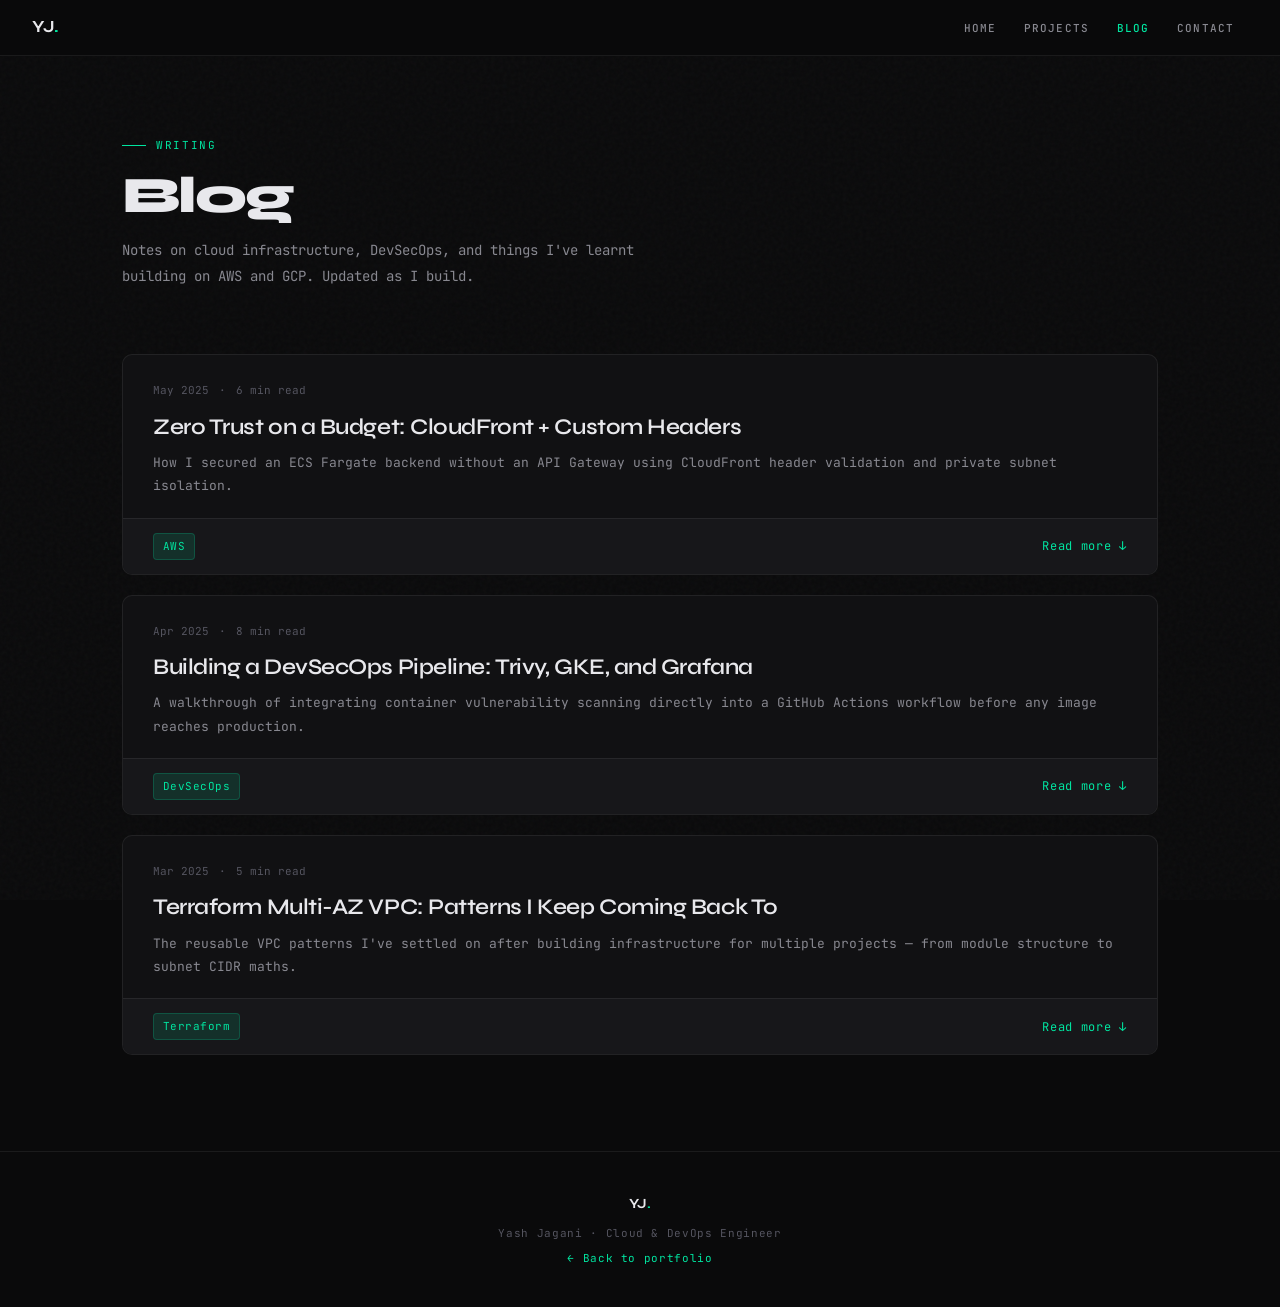
==== website/blog.html @ ed8760d6 "new frontend" ====
<!DOCTYPE html>
<html lang="en">
<head>
<meta charset="UTF-8">
<meta name="viewport" content="width=device-width, initial-scale=1.0">
<title>Blog — Yash Jagani</title>
<link rel="stylesheet" href="assets/styles.css">
</head>
<body>

<nav>
  <a class="nav-logo" href="index.html">YJ<span>.</span></a>
  <ul class="nav-links">
    <li><a href="index.html">Home</a></li>
    <li><a href="projects.html">Projects</a></li>
    <li><a href="blog.html" class="active">Blog</a></li>
    <li><a href="index.html#contact">Contact</a></li>
  </ul>
</nav>

<div class="section-inner">

  <div class="page-hero">
    <div class="page-hero-label">Writing</div>
    <h1>Blog</h1>
    <p class="page-hero-desc">Notes on cloud infrastructure, DevSecOps, and things I've learnt building on AWS and GCP. Updated as I build.</p>
  </div>

  <div class="blog-page-list" id="blog-page-list">
    <!-- Populated by blog-data.js -->
    <div style="padding:2rem;color:var(--muted2);font-size:13px">Loading posts<span class="loading"></span></div>
  </div>

</div>

<footer>
  <div class="footer-logo">YJ<span>.</span></div>
  <div>Yash Jagani &middot; Cloud &amp; DevOps Engineer</div>
  <div style="margin-top:6px"><a href="index.html" style="color:var(--accent)">← Back to portfolio</a></div>
</footer>

<script>
// ── SCROLL REVEAL
const obs = new IntersectionObserver(es => es.forEach(e => { if(e.isIntersecting) e.target.classList.add('visible'); }), { threshold: 0.08 });

function renderBlog(posts) {
  const list = document.getElementById('blog-page-list');
  list.innerHTML = posts.map((p, i) => `
    <article class="blog-post-card reveal" id="${p.id}" style="transition-delay:${i * 0.08}s">
      <div class="bp-header">
        <div class="bp-meta">
          <span class="bp-date">${p.date}</span>
          <span class="t-dim" style="font-size:11px">·</span>
          <span class="bp-read">${p.readTime}</span>
        </div>
        <div class="bp-title">${p.title}</div>
        <div class="bp-excerpt">${p.excerpt}</div>
      </div>
      <div class="post-body" id="body-${p.id}">${p.body}</div>
      <div class="bp-footer">
        <div class="bp-tags"><span class="tag">${p.tag}</span></div>
        <button class="bp-more" onclick="togglePost('${p.id}', this)" style="background:none;border:none;cursor:pointer;font-family:var(--font-mono);color:var(--accent);font-size:12px;letter-spacing:0.06em">
          Read more ↓
        </button>
      </div>
    </article>`).join('');

  list.querySelectorAll('.reveal').forEach(el => obs.observe(el));

  // Auto-open if hash matches
  const hash = window.location.hash.slice(1);
  if (hash) {
    const post = document.getElementById(hash);
    if (post) {
      const body = document.getElementById('body-' + hash);
      const btn  = post.querySelector('.bp-more');
      if (body && btn) { body.classList.add('open'); btn.textContent = 'Collapse ↑'; }
      setTimeout(() => post.scrollIntoView({ behavior: 'smooth', block: 'start' }), 300);
    }
  }
}

function togglePost(id, btn) {
  const body = document.getElementById('body-' + id);
  const open = body.classList.toggle('open');
  btn.textContent = open ? 'Collapse ↑' : 'Read more ↓';
  if (!open) {
    document.getElementById(id).scrollIntoView({ behavior: 'smooth', block: 'start' });
  }
}

// Load blog data
const s = document.createElement('script');
s.src = 'assets/blog-data.js';
s.onload  = () => { if(window.BLOG_POSTS) renderBlog(window.BLOG_POSTS); };
s.onerror = () => { document.getElementById('blog-page-list').innerHTML = '<p style="color:var(--muted2);padding:2rem">Could not load posts. Make sure blog-data.js is present.</p>'; };
document.head.appendChild(s);
</script>
</body>
</html>
---- website/assets/styles.css ----
/* ═══════════════════════════════════════════════
   YASH JAGANI PORTFOLIO — styles.css
   ═══════════════════════════════════════════════ */

/* ── FONTS ── */
@import url('https://fonts.googleapis.com/css2?family=JetBrains+Mono:wght@300;400;500;600&family=Syne:wght@400;500;600;700;800&display=swap');

/* ── ROOT VARIABLES ── */
:root {
  --bg:           #0a0a0b;
  --bg2:          #111113;
  --bg3:          #17171a;
  --bg4:          #1e1e22;
  --border:       rgba(255,255,255,0.07);
  --border-mid:   rgba(255,255,255,0.10);
  --border-bright:rgba(255,255,255,0.14);
  --accent:       #00e5a0;
  --accent-dim:   rgba(0,229,160,0.12);
  --accent2:      #00aaff;
  --accent2-dim:  rgba(0,170,255,0.12);
  --text:         #e8e8ec;
  --text-dim:     #b0b0b8;
  --muted:        #888890;
  --muted2:       #555560;
  --font-display: 'Syne', sans-serif;
  --font-mono:    'JetBrains Mono', monospace;
  --radius-sm:    4px;
  --radius-md:    6px;
  --radius-lg:    10px;
  --max-width:    1100px;
  --nav-h:        56px;
}

/* ── RESET ── */
*, *::before, *::after { box-sizing: border-box; margin: 0; padding: 0; }
html { scroll-behavior: smooth; }

body {
  background: var(--bg);
  color: var(--text);
  font-family: var(--font-mono);
  font-size: 14px;
  line-height: 1.7;
  overflow-x: hidden;
  min-height: 100vh;
}

a { color: inherit; text-decoration: none; }
ul, ol { list-style: none; }
img { display: block; max-width: 100%; }
button { font-family: var(--font-mono); cursor: pointer; }

/* ── NOISE OVERLAY ── */
body::before {
  content: '';
  position: fixed;
  inset: 0;
  background-image: url("data:image/svg+xml,%3Csvg viewBox='0 0 256 256' xmlns='http://www.w3.org/2000/svg'%3E%3Cfilter id='n'%3E%3CfeTurbulence type='fractalNoise' baseFrequency='0.9' numOctaves='4' stitchTiles='stitch'/%3E%3C/filter%3E%3Crect width='100%25' height='100%25' filter='url(%23n)' opacity='0.03'/%3E%3C/svg%3E");
  pointer-events: none;
  z-index: 0;
}

/* ── NAV ── */
nav {
  position: fixed;
  top: 0; left: 0; right: 0;
  z-index: 100;
  height: var(--nav-h);
  padding: 0 2rem;
  display: flex;
  align-items: center;
  justify-content: space-between;
  background: rgba(10,10,11,0.88);
  backdrop-filter: blur(14px);
  border-bottom: 1px solid var(--border);
}

.nav-logo {
  font-family: var(--font-display);
  font-size: 17px;
  font-weight: 700;
  letter-spacing: -0.02em;
  color: var(--text);
}
.nav-logo span { color: var(--accent); }

.nav-links { display: flex; }

.nav-links a {
  display: block;
  padding: 0 14px;
  height: var(--nav-h);
  line-height: var(--nav-h);
  font-size: 11px;
  font-weight: 500;
  letter-spacing: 0.1em;
  text-transform: uppercase;
  color: var(--muted);
  transition: color 0.2s;
}
.nav-links a:hover  { color: var(--text); }
.nav-links a.active { color: var(--accent); }

.nav-back {
  display: inline-flex;
  align-items: center;
  gap: 8px;
  font-size: 11px;
  letter-spacing: 0.08em;
  text-transform: uppercase;
  color: var(--muted);
  transition: color 0.2s;
}
.nav-back:hover { color: var(--accent); }

/* ── LAYOUT ── */
.section-inner {
  max-width: var(--max-width);
  margin: 0 auto;
  padding: 0 2rem;
  position: relative;
  z-index: 1;
}

section { position: relative; z-index: 1; }

/* ── SECTION HEADER ── */
.sec-header { margin-bottom: 3rem; padding-top: 6rem; }

.sec-tag {
  font-size: 11px;
  letter-spacing: 0.15em;
  text-transform: uppercase;
  color: var(--accent);
  margin-bottom: 10px;
  display: flex;
  align-items: center;
  gap: 8px;
}
.sec-tag::before { content: '//'; color: var(--muted2); }

h2 {
  font-family: var(--font-display);
  font-size: clamp(1.8rem, 3vw, 2.5rem);
  font-weight: 700;
  letter-spacing: -0.03em;
  color: var(--text);
  line-height: 1.1;
}

h3 {
  font-family: var(--font-display);
  font-size: 1.1rem;
  font-weight: 600;
  letter-spacing: -0.02em;
  color: var(--text);
}

/* ── BUTTONS ── */
.btn {
  display: inline-flex;
  align-items: center;
  gap: 8px;
  padding: 10px 22px;
  font-family: var(--font-mono);
  font-size: 12px;
  font-weight: 500;
  letter-spacing: 0.06em;
  text-transform: uppercase;
  border-radius: var(--radius-sm);
  border: none;
  transition: all 0.2s;
  cursor: pointer;
}

.btn-primary {
  background: var(--accent);
  color: #0a0a0b;
  border: 1px solid var(--accent);
}
.btn-primary:hover { background: transparent; color: var(--accent); }

.btn-ghost {
  background: transparent;
  color: var(--text);
  border: 1px solid var(--border-bright);
}
.btn-ghost:hover { border-color: var(--text); }

.btn-sm { padding: 7px 14px; font-size: 11px; }

/* ── TERMINAL WIDGET ── */
.terminal {
  background: var(--bg2);
  border: 1px solid var(--border);
  border-radius: var(--radius-lg);
  overflow: hidden;
}
.terminal-bar {
  background: var(--bg3);
  padding: 10px 14px;
  display: flex;
  align-items: center;
  gap: 8px;
  border-bottom: 1px solid var(--border);
}
.terminal-dot { width: 10px; height: 10px; border-radius: 50%; }
.d-red    { background: #ff5f57; }
.d-yellow { background: #febc2e; }
.d-green  { background: #28c840; }
.terminal-title { font-size: 11px; color: var(--muted2); margin-left: 8px; letter-spacing: 0.06em; }
.terminal-body  { padding: 20px; font-size: 12.5px; line-height: 1.9; }

/* Terminal text colours */
.t-dim    { color: var(--muted2); }
.t-green  { color: var(--accent); }
.t-blue   { color: var(--accent2); }
.t-white  { color: var(--text); }
.t-yellow { color: #f5c842; }
.t-red    { color: #ff6b6b; }

/* Blinking cursor */
.cursor {
  display: inline-block;
  width: 8px; height: 14px;
  background: var(--accent);
  vertical-align: middle;
  animation: blink 1.1s step-end infinite;
}
@keyframes blink { 50% { opacity: 0; } }

/* ── CARDS ── */
.card {
  background: var(--bg2);
  border: 1px solid var(--border);
  border-radius: var(--radius-lg);
  overflow: hidden;
  transition: border-color 0.25s;
}
.card:hover { border-color: var(--border-bright); }

/* ── TAGS / PILLS ── */
.tag {
  padding: 3px 9px;
  background: var(--accent-dim);
  border: 1px solid rgba(0,229,160,0.2);
  border-radius: var(--radius-sm);
  font-size: 11px;
  color: var(--accent);
  letter-spacing: 0.04em;
  white-space: nowrap;
}
.tag-blue {
  background: var(--accent2-dim);
  border-color: rgba(0,170,255,0.2);
  color: var(--accent2);
}
.tag-neutral {
  background: var(--bg3);
  border-color: var(--border);
  color: var(--muted);
}

/* ── STATUS PILL ── */
.status-pill {
  display: inline-flex;
  align-items: center;
  gap: 8px;
  padding: 6px 14px;
  border: 1px solid rgba(0,229,160,0.25);
  border-radius: 100px;
  font-size: 11px;
  color: var(--accent);
  letter-spacing: 0.06em;
}
.status-dot {
  width: 6px; height: 6px;
  border-radius: 50%;
  background: var(--accent);
  animation: pulse 2s ease-in-out infinite;
}
@keyframes pulse { 0%,100%{opacity:1} 50%{opacity:0.3} }

/* ── DIVIDER ── */
.divider {
  height: 1px;
  background: linear-gradient(90deg, transparent, var(--border-bright), transparent);
  margin: 4rem 0;
  position: relative;
  z-index: 1;
}

/* ── FORM ELEMENTS ── */
.form-group { margin-bottom: 14px; }
.form-label {
  display: block;
  font-size: 11px;
  letter-spacing: 0.1em;
  text-transform: uppercase;
  color: var(--muted2);
  margin-bottom: 7px;
}
.form-input,
.form-textarea,
.form-select {
  width: 100%;
  background: var(--bg2);
  border: 1px solid var(--border-bright);
  border-radius: var(--radius-md);
  padding: 10px 14px;
  font-family: var(--font-mono);
  font-size: 13px;
  color: var(--text);
  outline: none;
  transition: border-color 0.2s;
  appearance: none;
}
.form-input:focus,
.form-textarea:focus,
.form-select:focus { border-color: var(--accent); }
.form-textarea { resize: vertical; min-height: 110px; }

.form-submit {
  width: 100%;
  padding: 11px;
  background: var(--accent);
  color: #0a0a0b;
  border: none;
  border-radius: var(--radius-md);
  font-family: var(--font-mono);
  font-size: 12px;
  font-weight: 600;
  letter-spacing: 0.1em;
  text-transform: uppercase;
  cursor: pointer;
  transition: opacity 0.2s;
  margin-top: 6px;
}
.form-submit:hover { opacity: 0.85; }

/* ── FOOTER ── */
footer {
  border-top: 1px solid var(--border);
  padding: 2.5rem 2rem;
  text-align: center;
  font-size: 11px;
  color: var(--muted2);
  letter-spacing: 0.06em;
  position: relative;
  z-index: 1;
  margin-top: 6rem;
}
footer .footer-logo {
  font-family: var(--font-display);
  font-size: 14px;
  font-weight: 700;
  color: var(--text);
  margin-bottom: 8px;
  letter-spacing: -0.02em;
}
footer .footer-logo span { color: var(--accent); }

/* ── SCROLL REVEAL ── */
.reveal {
  opacity: 0;
  transform: translateY(22px);
  transition: opacity 0.55s ease, transform 0.55s ease;
}
.reveal.visible { opacity: 1; transform: none; }
.reveal-delay-1 { transition-delay: 0.1s; }
.reveal-delay-2 { transition-delay: 0.2s; }
.reveal-delay-3 { transition-delay: 0.3s; }

/* ── LOADING DOTS ── */
.loading::after {
  content: '...';
  animation: dots 1.2s steps(4, end) infinite;
}
@keyframes dots { 0%,20%{content:'.'} 40%{content:'..'} 60%,100%{content:'...'} }

/* ══════════════════════════════════════════════
   INDEX.HTML — PAGE-SPECIFIC STYLES
   ══════════════════════════════════════════════ */

/* HERO */
#hero {
  min-height: 100vh;
  display: flex;
  align-items: center;
  padding-top: var(--nav-h);
}
.hero-grid {
  display: grid;
  grid-template-columns: 1fr 1fr;
  gap: 4rem;
  align-items: center;
  width: 100%;
}
.hero-label {
  font-size: 11px;
  letter-spacing: 0.15em;
  text-transform: uppercase;
  color: var(--accent);
  margin-bottom: 1.25rem;
  display: flex;
  align-items: center;
  gap: 10px;
}
.hero-label::before {
  content: '';
  display: inline-block;
  width: 24px; height: 1px;
  background: var(--accent);
}
h1 {
  font-family: var(--font-display);
  font-size: clamp(2.8rem, 5vw, 4.5rem);
  font-weight: 800;
  line-height: 1.05;
  letter-spacing: -0.03em;
  color: var(--text);
  margin-bottom: 1.5rem;
}
h1 .line2 { color: var(--muted2); }
.hero-desc {
  font-size: 14px;
  color: var(--muted);
  line-height: 1.85;
  max-width: 480px;
  margin-bottom: 2rem;
}
.hero-ctas { display: flex; gap: 12px; flex-wrap: wrap; }

/* ABOUT */
.about-grid {
  display: grid;
  grid-template-columns: 1fr 1fr;
  gap: 3rem;
  align-items: start;
}
.about-text p { color: var(--muted); line-height: 1.9; margin-bottom: 1rem; }
.about-text p strong { color: var(--text); font-weight: 500; }

/* CERTS */
.certs-grid {
  display: grid;
  grid-template-columns: repeat(auto-fit, minmax(210px, 1fr));
  gap: 16px;
}
.cert-card {
  background: var(--bg2);
  border: 1px solid var(--border);
  border-radius: var(--radius-lg);
  padding: 22px;
  display: flex;
  flex-direction: column;
  gap: 10px;
  transition: border-color 0.2s, transform 0.2s;
}
.cert-card:hover { border-color: var(--accent); transform: translateY(-2px); }
.cert-badge {
  width: 48px; height: 48px;
  background: var(--bg3);
  border-radius: var(--radius-md);
  display: flex;
  align-items: center;
  justify-content: center;
  font-size: 22px;
  border: 1px solid var(--border);
}
.cert-name   { font-size: 13px; font-weight: 500; color: var(--text); line-height: 1.4; }
.cert-issuer { font-size: 11px; color: var(--muted2); }
.cert-link   { font-size: 11px; color: var(--accent); letter-spacing: 0.05em; margin-top: auto; }

/* SKILLS */
.skills-groups { display: grid; grid-template-columns: 1fr 1fr; gap: 2.5rem; }
.skill-group-title {
  font-size: 10px;
  letter-spacing: 0.15em;
  text-transform: uppercase;
  color: var(--accent);
  margin-bottom: 14px;
  padding-bottom: 8px;
  border-bottom: 1px solid var(--border);
}
.skill-tags { display: flex; flex-wrap: wrap; gap: 8px; }
.skill-tag {
  padding: 4px 10px;
  background: var(--bg3);
  border: 1px solid var(--border);
  border-radius: var(--radius-sm);
  font-size: 12px;
  color: var(--muted);
  transition: all 0.2s;
  cursor: default;
}
.skill-tag:hover  { border-color: rgba(0,229,160,0.4); color: var(--text); }
.skill-tag.hi     { border-color: rgba(0,229,160,0.3); color: var(--accent); }

/* PROJECT CARDS (index) */
.projects-grid { display: grid; gap: 20px; }
.project-card {
  background: var(--bg2);
  border: 1px solid var(--border);
  border-radius: var(--radius-lg);
  overflow: hidden;
  transition: border-color 0.25s;
}
.project-card:hover { border-color: var(--border-mid); }

.project-header {
  padding: 24px 28px 18px;
  display: flex;
  justify-content: space-between;
  align-items: flex-start;
  gap: 1rem;
}
.project-num      { font-size: 11px; color: var(--muted2); letter-spacing: 0.1em; margin-bottom: 5px; }
.project-title {
  font-family: var(--font-display);
  font-size: 18px;
  font-weight: 600;
  color: var(--text);
  margin-bottom: 10px;
  letter-spacing: -0.02em;
}
.project-tag-row  { display: flex; flex-wrap: wrap; gap: 6px; }
.project-actions  { display: flex; gap: 8px; flex-shrink: 0; flex-wrap: wrap; }

.project-action-btn {
  display: inline-flex;
  align-items: center;
  gap: 6px;
  padding: 7px 14px;
  border: 1px solid var(--border-bright);
  border-radius: var(--radius-sm);
  font-size: 11px;
  letter-spacing: 0.06em;
  text-transform: uppercase;
  color: var(--muted);
  background: transparent;
  transition: all 0.2s;
}
.project-action-btn:hover { border-color: var(--accent); color: var(--accent); }

.project-desc {
  padding: 0 28px 22px;
  font-size: 13px;
  color: var(--muted);
  line-height: 1.8;
}
.project-bullets { margin-top: 10px; padding-left: 0; }
.project-bullets li { padding: 3px 0 3px 18px; position: relative; font-size: 12.5px; }
.project-bullets li::before { content: '›'; position: absolute; left: 0; color: var(--accent); }

/* DEMO EMBED */
.demo-container {
  border-top: 1px solid var(--border);
  background: var(--bg3);
  max-height: 0;
  overflow: hidden;
  transition: max-height 0.4s cubic-bezier(0.4,0,0.2,1);
}
.demo-container.open { max-height: 700px; }
.demo-inner    { padding: 20px 24px; }
.demo-toolbar  {
  display: flex;
  align-items: center;
  justify-content: space-between;
  font-size: 11px;
  color: var(--muted2);
  margin-bottom: 14px;
  gap: 1rem;
}
.demo-url {
  font-size: 11px;
  color: var(--muted2);
  background: var(--bg2);
  border: 1px solid var(--border);
  border-radius: var(--radius-sm);
  padding: 4px 10px;
  flex: 1;
  max-width: 400px;
  white-space: nowrap;
  overflow: hidden;
  text-overflow: ellipsis;
}

/* BLOG (index) */
.blog-list {
  display: grid;
  gap: 1px;
  background: var(--border);
  border: 1px solid var(--border);
  border-radius: var(--radius-md);
  overflow: hidden;
  margin-bottom: 20px;
}
.blog-item {
  display: flex;
  align-items: flex-start;
  justify-content: space-between;
  gap: 1.5rem;
  padding: 20px 24px;
  background: var(--bg2);
  transition: background 0.15s;
}
.blog-item:hover { background: var(--bg3); }
.blog-item-title   { font-size: 14px; font-weight: 500; color: var(--text); margin-bottom: 5px; font-family: var(--font-display); }
.blog-item-excerpt { font-size: 12px; color: var(--muted2); line-height: 1.7; }
.blog-item-meta {
  display: flex;
  flex-direction: column;
  align-items: flex-end;
  gap: 8px;
  flex-shrink: 0;
  font-size: 11px;
  color: var(--muted2);
  white-space: nowrap;
}
.blog-item-tag {
  padding: 2px 8px;
  background: var(--bg3);
  border: 1px solid var(--border);
  border-radius: 2px;
  font-size: 10px;
  letter-spacing: 0.08em;
  text-transform: uppercase;
}

/* CV (index) */
.cv-wrap {
  background: var(--bg2);
  border: 1px solid var(--border);
  border-radius: var(--radius-lg);
  overflow: hidden;
}
.cv-header-row {
  padding: 24px 32px;
  background: var(--bg3);
  border-bottom: 1px solid var(--border);
  display: flex;
  justify-content: space-between;
  align-items: center;
  gap: 1rem;
}
.cv-name    { font-family: var(--font-display); font-size: 22px; font-weight: 700; letter-spacing: -0.02em; }
.cv-tagline { font-size: 12px; color: var(--muted); margin-top: 3px; }
.cv-section { padding: 26px 32px; border-bottom: 1px solid var(--border); }
.cv-section:last-child { border-bottom: none; }
.cv-section-title {
  font-size: 10px;
  letter-spacing: 0.18em;
  text-transform: uppercase;
  color: var(--accent);
  margin-bottom: 18px;
}
.cv-entry { display: grid; grid-template-columns: 1fr auto; gap: 4px 2rem; margin-bottom: 20px; }
.cv-entry:last-child { margin-bottom: 0; }
.cv-role   { font-size: 14px; font-weight: 500; color: var(--text); font-family: var(--font-display); }
.cv-org    { font-size: 12px; color: var(--muted); margin-top: 2px; }
.cv-date   { font-size: 11px; color: var(--muted2); white-space: nowrap; text-align: right; padding-top: 2px; }
.cv-detail { grid-column: 1/-1; font-size: 12px; color: var(--muted2); line-height: 1.85; margin-top: 6px; padding-left: 14px; }
.cv-detail li { margin-bottom: 3px; position: relative; padding-left: 14px; }
.cv-detail li::before { content: '›'; position: absolute; left: 0; color: var(--accent); }
.cv-skills-grid { display: grid; grid-template-columns: 1fr 1fr; gap: 10px; font-size: 12px; color: var(--muted2); }
.cv-skills-grid span { color: var(--muted); }

/* CONTACT (index) */
.contact-grid { display: grid; grid-template-columns: 1fr 1fr; gap: 3rem; }
.contact-links { display: flex; flex-direction: column; gap: 12px; margin-bottom: 2rem; }
.contact-link {
  display: flex;
  align-items: center;
  gap: 14px;
  padding: 14px 18px;
  background: var(--bg2);
  border: 1px solid var(--border);
  border-radius: var(--radius-md);
  transition: border-color 0.2s;
}
.contact-link:hover { border-color: var(--accent); }
.contact-link-icon {
  width: 38px; height: 38px;
  background: var(--bg3);
  border-radius: var(--radius-md);
  display: flex; align-items: center; justify-content: center;
  font-size: 16px;
  color: var(--accent);
  flex-shrink: 0;
  border: 1px solid var(--border);
}
.contact-link-label { font-size: 13px; color: var(--text); font-weight: 500; }
.contact-link-sub   { font-size: 11px; color: var(--muted2); margin-top: 2px; }
.form-success { display: none; text-align: center; padding: 30px 20px; color: var(--accent); font-size: 13px; }

/* ══════════════════════════════════════════════
   PROJECTS.HTML — PAGE-SPECIFIC STYLES
   ══════════════════════════════════════════════ */

.page-hero {
  padding: calc(var(--nav-h) + 5rem) 0 4rem;
}
.page-hero-label {
  font-size: 11px;
  letter-spacing: 0.15em;
  text-transform: uppercase;
  color: var(--accent);
  margin-bottom: 14px;
  display: flex;
  align-items: center;
  gap: 10px;
}
.page-hero-label::before { content: ''; display: inline-block; width: 24px; height: 1px; background: var(--accent); }
.page-hero h1 { font-size: clamp(2.2rem, 4vw, 3.5rem); margin-bottom: 1rem; }
.page-hero-desc { font-size: 14px; color: var(--muted); max-width: 560px; line-height: 1.85; }

.project-full {
  margin-bottom: 40px;
  background: var(--bg2);
  border: 1px solid var(--border);
  border-radius: var(--radius-lg);
  overflow: hidden;
}

.pf-header {
  padding: 32px 36px 28px;
  border-bottom: 1px solid var(--border);
}
.pf-num { font-size: 11px; color: var(--muted2); letter-spacing: 0.1em; margin-bottom: 6px; }
.pf-title {
  font-family: var(--font-display);
  font-size: clamp(1.4rem, 2.5vw, 1.9rem);
  font-weight: 700;
  letter-spacing: -0.03em;
  margin-bottom: 14px;
}
.pf-tag-row { display: flex; flex-wrap: wrap; gap: 8px; margin-bottom: 20px; }
.pf-actions { display: flex; gap: 10px; flex-wrap: wrap; }

.pf-body { display: grid; grid-template-columns: 1fr 1fr; gap: 0; }
.pf-col  { padding: 28px 36px; }
.pf-col + .pf-col { border-left: 1px solid var(--border); }
.pf-col-title {
  font-size: 10px;
  letter-spacing: 0.15em;
  text-transform: uppercase;
  color: var(--accent);
  margin-bottom: 14px;
}
.pf-col p    { font-size: 13px; color: var(--muted); line-height: 1.85; margin-bottom: 10px; }
.pf-col ul   { padding: 0; }
.pf-col li   { font-size: 13px; color: var(--muted); line-height: 1.8; padding: 3px 0 3px 16px; position: relative; }
.pf-col li::before { content: '›'; position: absolute; left: 0; color: var(--accent); }

.pf-arch {
  padding: 28px 36px;
  border-top: 1px solid var(--border);
  background: var(--bg3);
}
.arch-chips { display: flex; flex-wrap: wrap; gap: 8px; margin-top: 12px; }
.arch-chip {
  padding: 5px 12px;
  background: var(--bg2);
  border: 1px solid var(--border-bright);
  border-radius: var(--radius-sm);
  font-size: 12px;
  color: var(--text-dim);
  display: flex;
  align-items: center;
  gap: 6px;
}
.arch-chip .dot { width: 6px; height: 6px; border-radius: 50%; background: var(--accent); }

.pf-demo { border-top: 1px solid var(--border); }
.demo-header {
  padding: 16px 24px;
  background: var(--bg3);
  display: flex;
  align-items: center;
  justify-content: space-between;
  font-size: 12px;
  color: var(--muted2);
  border-bottom: 1px solid var(--border);
}
.demo-badge {
  display: inline-flex;
  align-items: center;
  gap: 6px;
  padding: 3px 10px;
  border: 1px solid rgba(0,229,160,0.3);
  border-radius: 100px;
  font-size: 11px;
  color: var(--accent);
}
.live-dot { width: 6px; height: 6px; border-radius: 50%; background: var(--accent); animation: pulse 2s ease-in-out infinite; }

/* Weather forecast widget */
.weather-widget { padding: 24px; }
.weather-search  { display: flex; gap: 10px; margin-bottom: 20px; }
.weather-input {
  flex: 1;
  background: var(--bg3);
  border: 1px solid var(--border-bright);
  border-radius: var(--radius-sm);
  padding: 10px 16px;
  font-family: var(--font-mono);
  font-size: 13px;
  color: var(--text);
  outline: none;
  transition: border-color 0.2s;
}
.weather-input:focus { border-color: var(--accent); }
.weather-status { font-size: 12px; color: var(--muted2); min-height: 20px; margin-bottom: 14px; }
.weather-error  { color: #ff6b6b; }
.forecast-grid  { display: grid; grid-template-columns: repeat(3, 1fr); gap: 14px; }
.forecast-card {
  background: var(--bg3);
  border: 1px solid var(--border);
  border-radius: var(--radius-md);
  padding: 16px;
  text-align: center;
  transition: border-color 0.2s;
}
.forecast-card:hover { border-color: var(--border-bright); }
.fc-date     { font-size: 11px; color: var(--muted2); letter-spacing: 0.06em; text-transform: uppercase; margin-bottom: 8px; }
.fc-icon     { font-size: 30px; margin-bottom: 6px; line-height: 1; }
.fc-temp     { font-family: var(--font-display); font-size: 22px; font-weight: 600; color: var(--text); }
.fc-feels    { font-size: 11px; color: var(--muted2); margin-top: 2px; }
.fc-desc     { font-size: 11px; color: var(--muted); margin-top: 6px; text-transform: capitalize; }
.fc-humidity {
  display: inline-flex;
  align-items: center;
  gap: 4px;
  font-size: 10px;
  color: var(--accent2);
  margin-top: 6px;
  background: var(--accent2-dim);
  border: 1px solid rgba(0,170,255,0.15);
  border-radius: 100px;
  padding: 2px 8px;
}

/* ══════════════════════════════════════════════
   BLOG.HTML — PAGE-SPECIFIC STYLES
   ══════════════════════════════════════════════ */

.blog-page-list { display: grid; gap: 20px; }

.blog-post-card {
  background: var(--bg2);
  border: 1px solid var(--border);
  border-radius: var(--radius-lg);
  overflow: hidden;
  transition: border-color 0.2s, transform 0.2s;
  cursor: pointer;
}
.blog-post-card:hover { border-color: var(--border-bright); transform: translateY(-2px); }

.bp-header { padding: 26px 30px 20px; }
.bp-meta   { display: flex; align-items: center; gap: 10px; margin-bottom: 12px; flex-wrap: wrap; }
.bp-date   { font-size: 11px; color: var(--muted2); }
.bp-read   { font-size: 11px; color: var(--muted2); }
.bp-title  { font-family: var(--font-display); font-size: clamp(1.1rem, 2vw, 1.4rem); font-weight: 600; letter-spacing: -0.02em; color: var(--text); margin-bottom: 10px; line-height: 1.3; }
.bp-excerpt{ font-size: 13px; color: var(--muted); line-height: 1.8; }
.bp-footer { padding: 14px 30px; background: var(--bg3); border-top: 1px solid var(--border); display: flex; align-items: center; justify-content: space-between; }
.bp-tags   { display: flex; gap: 6px; flex-wrap: wrap; }
.bp-more   { font-size: 12px; color: var(--accent); letter-spacing: 0.06em; }

/* Expanded post */
.post-body { display: none; padding: 0 30px 28px; font-size: 13.5px; line-height: 1.9; color: var(--muted); border-top: 1px solid var(--border); margin-top: 2px; }
.post-body.open { display: block; }
.post-body h3 { font-size: 15px; font-family: var(--font-display); font-weight: 600; color: var(--text); margin: 22px 0 8px; }
.post-body p  { margin-bottom: 14px; }
.post-body pre {
  background: var(--bg3);
  border: 1px solid var(--border);
  border-radius: var(--radius-md);
  padding: 16px;
  overflow-x: auto;
  font-size: 12px;
  color: var(--accent);
  margin: 14px 0;
  line-height: 1.7;
}
.post-body code { font-family: var(--font-mono); color: var(--accent2); font-size: 12.5px; }
.post-body ul  { padding-left: 0; margin-bottom: 14px; }
.post-body ul li { padding: 3px 0 3px 16px; position: relative; }
.post-body ul li::before { content: '›'; position: absolute; left: 0; color: var(--accent); }

/* ══════════════════════════════════════════════
   WEATHER.HTML — FULL PAGE DEMO
   ══════════════════════════════════════════════ */

.weather-page { padding: calc(var(--nav-h) + 3rem) 0 4rem; }

.wp-header { text-align: center; margin-bottom: 3rem; }
.wp-header h1 { font-size: clamp(1.8rem, 3.5vw, 3rem); margin-bottom: 10px; }
.wp-header p  { color: var(--muted); font-size: 13px; }

.wp-search {
  max-width: 520px;
  margin: 0 auto 2.5rem;
  display: flex;
  gap: 10px;
}
.wp-input {
  flex: 1;
  background: var(--bg2);
  border: 1px solid var(--border-bright);
  border-radius: var(--radius-sm);
  padding: 12px 18px;
  font-family: var(--font-mono);
  font-size: 14px;
  color: var(--text);
  outline: none;
  transition: border-color 0.2s;
}
.wp-input:focus { border-color: var(--accent); }

.wp-result { max-width: 760px; margin: 0 auto; }
.wp-city-header {
  text-align: center;
  margin-bottom: 24px;
}
.wp-city-name {
  font-family: var(--font-display);
  font-size: 2rem;
  font-weight: 700;
  color: var(--text);
  letter-spacing: -0.03em;
}
.wp-city-country { font-size: 13px; color: var(--muted2); margin-top: 3px; }

.wp-forecast-grid {
  display: grid;
  grid-template-columns: repeat(3, 1fr);
  gap: 18px;
}

.wp-forecast-card {
  background: var(--bg2);
  border: 1px solid var(--border);
  border-radius: var(--radius-lg);
  padding: 26px 20px;
  text-align: center;
  transition: border-color 0.2s, transform 0.2s;
}
.wp-forecast-card:hover { border-color: var(--accent); transform: translateY(-3px); }

.wfc-date     { font-size: 11px; color: var(--muted2); letter-spacing: 0.1em; text-transform: uppercase; margin-bottom: 10px; }
.wfc-icon     { font-size: 44px; line-height: 1; margin-bottom: 10px; }
.wfc-temp     { font-family: var(--font-display); font-size: 2.5rem; font-weight: 700; color: var(--text); letter-spacing: -0.03em; }
.wfc-unit     { font-size: 1.2rem; color: var(--muted2); }
.wfc-feels    { font-size: 12px; color: var(--muted2); margin-top: 5px; }
.wfc-desc     { font-size: 13px; color: var(--muted); margin-top: 10px; text-transform: capitalize; }
.wfc-humidity {
  display: inline-flex;
  align-items: center;
  gap: 5px;
  font-size: 12px;
  color: var(--accent2);
  margin-top: 10px;
  background: var(--accent2-dim);
  border: 1px solid rgba(0,170,255,0.2);
  border-radius: 100px;
  padding: 3px 12px;
}

.wp-notice {
  text-align: center;
  padding: 2rem;
  font-size: 12px;
  color: var(--muted2);
}

/* ══════════════════════════════════════════════
   RESPONSIVE
   ══════════════════════════════════════════════ */

@media (max-width: 768px) {
  :root { --max-width: 100%; }
  .hero-grid        { grid-template-columns: 1fr; }
  .about-grid       { grid-template-columns: 1fr; }
  .skills-groups    { grid-template-columns: 1fr; }
  .contact-grid     { grid-template-columns: 1fr; }
  .pf-body          { grid-template-columns: 1fr; }
  .pf-col + .pf-col { border-left: none; border-top: 1px solid var(--border); }
  .project-header   { flex-direction: column; }
  .cv-entry         { grid-template-columns: 1fr; }
  .cv-skills-grid   { grid-template-columns: 1fr; }
  .wp-forecast-grid { grid-template-columns: 1fr; }
  .forecast-grid    { grid-template-columns: 1fr; }
  nav .nav-links    { display: none; }
  .cv-header-row    { flex-direction: column; align-items: flex-start; gap: 14px; }
}
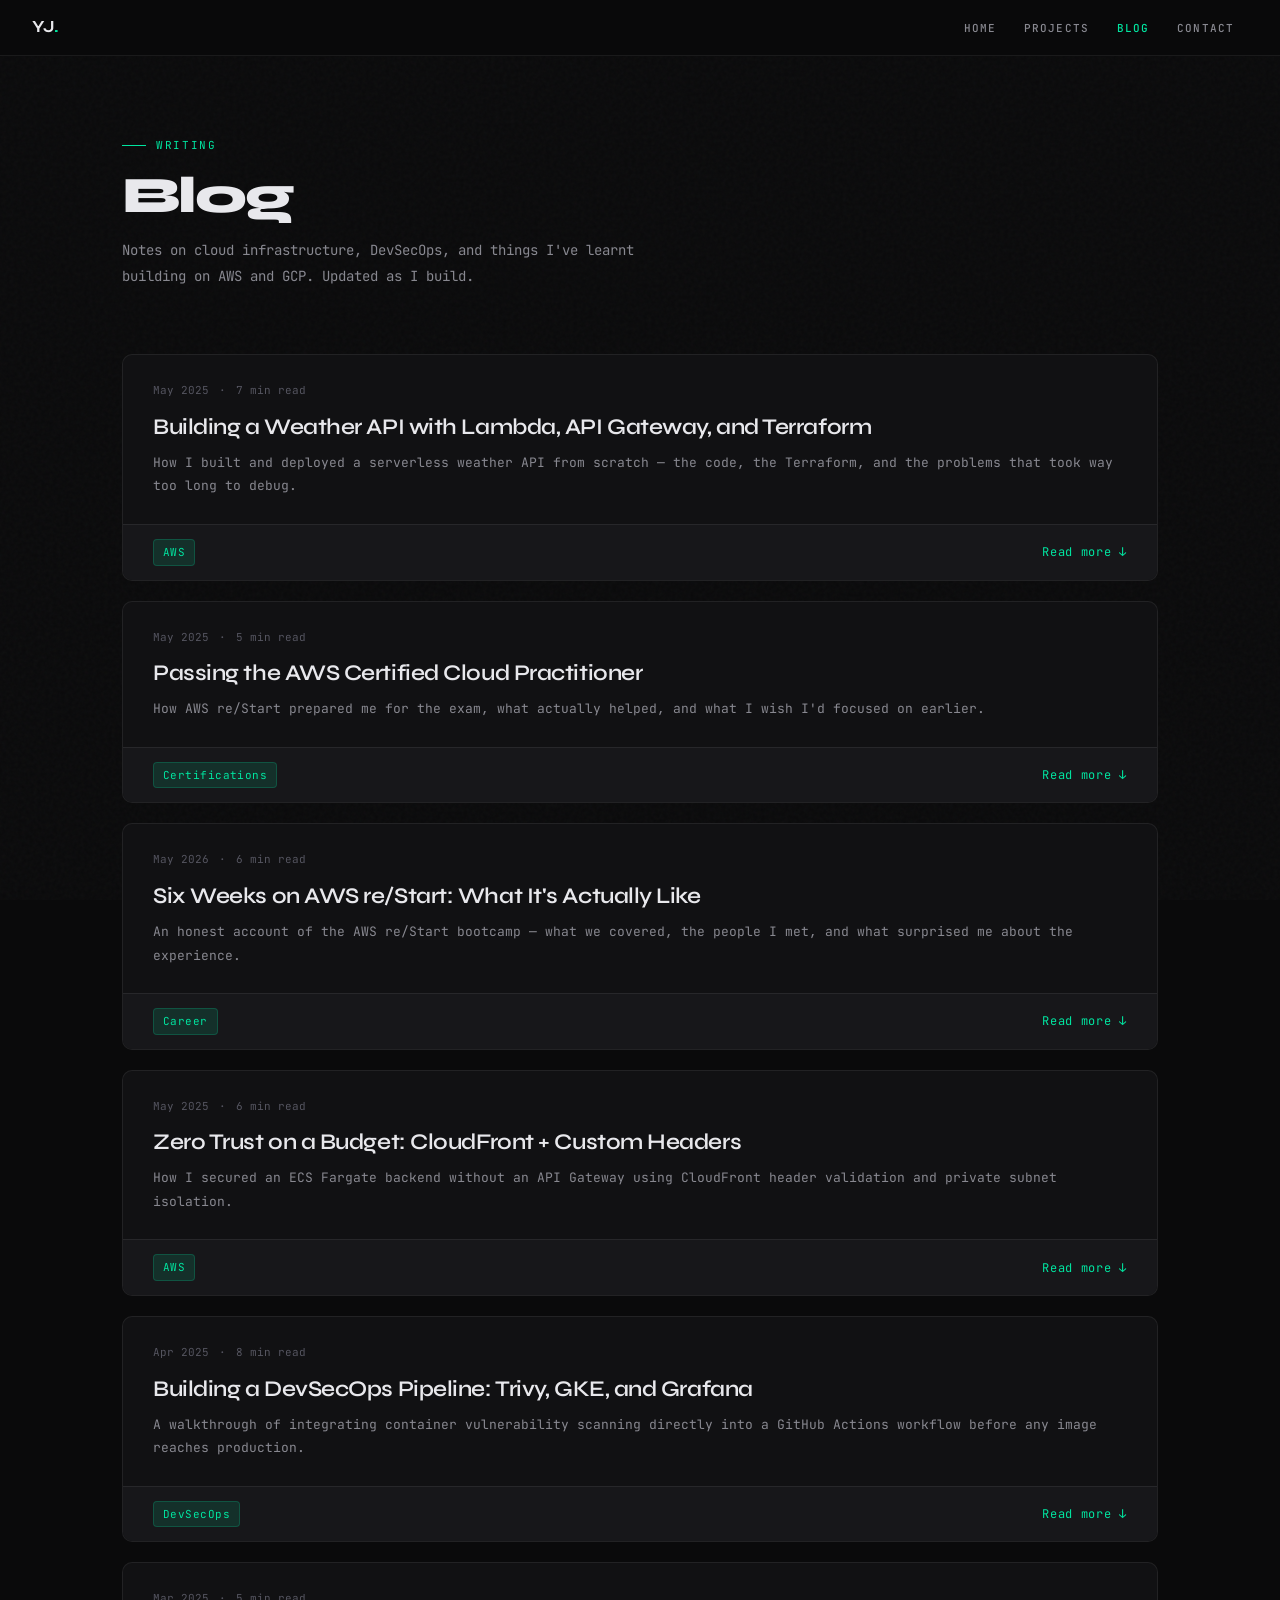
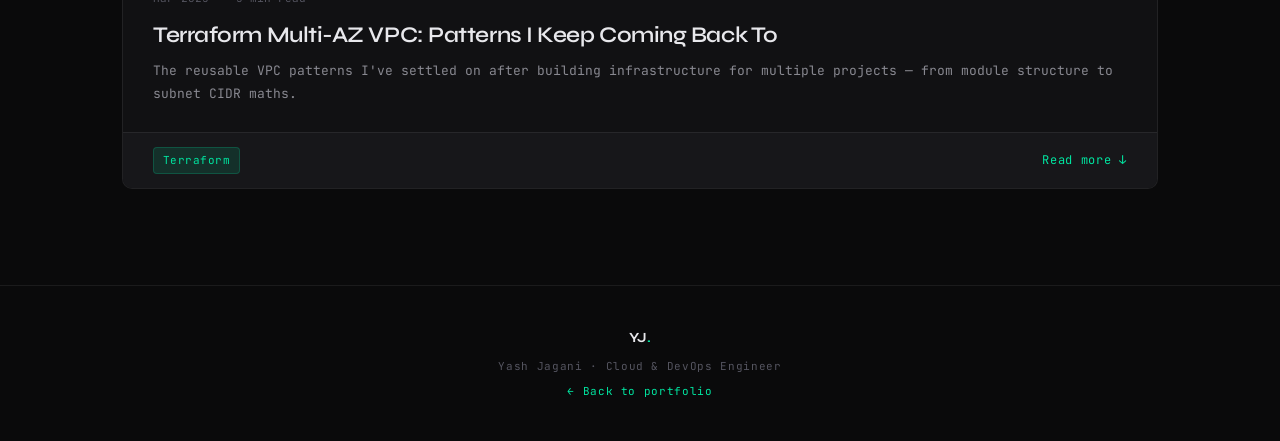
==== commit aec18d50: "added aws re/start cert badge" ====
--- a/website/blog.html
+++ b/website/blog.html
@@ -59,7 +59,7 @@
       <div class="post-body" id="body-${p.id}">${p.body}</div>
       <div class="bp-footer">
         <div class="bp-tags"><span class="tag">${p.tag}</span></div>
-        <button class="bp-more" onclick="togglePost('${p.id}', this)" style="background:none;border:none;cursor:pointer;font-family:var(--font-mono);color:var(--accent);font-size:12px;letter-spacing:0.06em">
+        <button class="bp-more" style="background:none;border:none;cursor:pointer;font-family:var(--font-mono);color:var(--accent);font-size:12px;letter-spacing:0.06em">
           Read more ↓
         </button>
       </div>
@@ -80,14 +80,84 @@
   }
 }
 
-function togglePost(id, btn) {
+
+const TEXT_TAGS = ['P', 'H3', 'LI', 'CODE', 'PRE', 'STRONG', 'EM', 'A', 'SPAN'];
+
+function isOnText(el) {
+  return TEXT_TAGS.includes(el.tagName) || el.closest(TEXT_TAGS.join(','));
+}
+
+function openPost(id) {
   const body = document.getElementById('body-' + id);
-  const open = body.classList.toggle('open');
-  btn.textContent = open ? 'Collapse ↑' : 'Read more ↓';
+  const btn  = document.querySelector('#' + id + ' .bp-more');
+  if (!body || !btn) return;
+  body.classList.add('open');
+  btn.textContent = 'Collapse ↑';
+}
+
+function closePost(id) {
+  const body = document.getElementById('body-' + id);
+  const btn  = document.querySelector('#' + id + ' .bp-more');
+  if (!body || !btn) return;
+  body.classList.remove('open');
+  btn.textContent = 'Read more ↓';
+}
+
+function closeAllExcept(exceptId) {
+  document.querySelectorAll('.post-body.open').forEach(body => {
+    const id = body.id.replace('body-', '');
+    if (id !== exceptId) closePost(id);
+  });
+}
+
+let pendingAction = null; // { type: 'open'|'close', id }
+
+document.addEventListener('mousedown', function(e) {
+  pendingAction = null;
+  const article = e.target.closest('.blog-post-card');
+
+  // Clicked outside every card — queue close all
+  if (!article) {
+    const openIds = [...document.querySelectorAll('.post-body.open')].map(b => b.id.replace('body-', ''));
+    if (openIds.length) pendingAction = { type: 'closeAll', ids: openIds };
+    return;
+  }
+
+  const id   = article.id;
+  const body = document.getElementById('body-' + id);
+  const open = body && body.classList.contains('open');
+
   if (!open) {
-    document.getElementById(id).scrollIntoView({ behavior: 'smooth', block: 'start' });
+    pendingAction = { type: 'open', id };
+  } else {
+    if (!isOnText(e.target)) {
+      pendingAction = { type: 'close', id };
+    }
   }
-}
+});
+
+document.addEventListener('mouseup', function() {
+  if (!pendingAction) return;
+
+  // If user made a text selection, cancel the action entirely
+  const sel = window.getSelection();
+  if (sel && sel.toString().length > 0) {
+    pendingAction = null;
+    return;
+  }
+
+  const action = pendingAction;
+  pendingAction = null;
+
+  if (action.type === 'open') {
+    closeAllExcept(action.id);
+    openPost(action.id);
+  } else if (action.type === 'close') {
+    closePost(action.id);
+  } else if (action.type === 'closeAll') {
+    action.ids.forEach(id => closePost(id));
+  }
+});
 
 // Load blog data
 const s = document.createElement('script');
@@ -96,5 +166,7 @@
 s.onerror = () => { document.getElementById('blog-page-list').innerHTML = '<p style="color:var(--muted2);padding:2rem">Could not load posts. Make sure blog-data.js is present.</p>'; };
 document.head.appendChild(s);
 </script>
+<script>window.addEventListener("scroll",function(){document.getElementById("scroll-top").classList.toggle("visible",window.scrollY>300);},{passive:true});</script>
+<button class="scroll-top" id="scroll-top" onclick="window.scrollTo({top:0,behavior:'smooth'})" aria-label="Back to top">↑</button>
 </body>
 </html>
--- a/website/assets/styles.css
+++ b/website/assets/styles.css
@@ -338,6 +338,38 @@
 }
 .form-submit:hover { opacity: 0.85; }
 
+/* ── SCROLL TO TOP ── */
+.scroll-top {
+  position: fixed;
+  bottom: 2rem;
+  right: 2rem;
+  z-index: 99;
+  width: 40px;
+  height: 40px;
+  background: var(--bg2);
+  border: 1px solid var(--border-bright);
+  border-radius: var(--radius-sm);
+  display: flex;
+  align-items: center;
+  justify-content: center;
+  cursor: pointer;
+  color: var(--muted);
+  font-size: 16px;
+  transition: opacity 0.25s, transform 0.25s, border-color 0.2s, color 0.2s;
+  opacity: 0;
+  transform: translateY(8px);
+  pointer-events: none;
+}
+.scroll-top.visible {
+  opacity: 1;
+  transform: none;
+  pointer-events: auto;
+}
+.scroll-top:hover {
+  border-color: var(--accent);
+  color: var(--accent);
+}
+
 /* ── FOOTER ── */
 footer {
   border-top: 1px solid var(--border);
@@ -442,35 +474,82 @@
 .about-text p strong { color: var(--text); font-weight: 500; }
 
 /* CERTS */
-.certs-grid {
-  display: grid;
-  grid-template-columns: repeat(auto-fit, minmax(210px, 1fr));
-  gap: 16px;
-}
-.cert-card {
+.certs-row {
+  display: flex;
+  flex-wrap: wrap;
+  gap: 24px;
+  align-items: flex-start;
+}
+
+.badge-card {
+  display: flex;
+  flex-direction: column;
+  align-items: center;
+  gap: 12px;
+  padding: 28px 24px 22px;
   background: var(--bg2);
   border: 1px solid var(--border);
   border-radius: var(--radius-lg);
-  padding: 22px;
-  display: flex;
-  flex-direction: column;
-  gap: 10px;
+  width: 200px;
   transition: border-color 0.2s, transform 0.2s;
-}
-.cert-card:hover { border-color: var(--accent); transform: translateY(-2px); }
-.cert-badge {
-  width: 48px; height: 48px;
+  text-align: center;
+}
+.badge-card:hover { border-color: var(--accent); transform: translateY(-3px); }
+
+.badge-card img {
+  width: 130px;
+  height: 130px;
+  object-fit: contain;
+}
+
+.badge-name {
+  font-size: 13px;
+  font-weight: 500;
+  color: var(--text);
+  line-height: 1.4;
+}
+
+.badge-version {
+  font-size: 13px;
+  font-weight: 500;
+  color: var(--text);
+  line-height: 1.4;
+}
+
+.badge-issuer {
+  font-size: 11px;
+  color: var(--muted2);
+}
+
+.badge-verify {
+  font-size: 11px;
+  color: var(--accent);
+  letter-spacing: 0.05em;
+  margin-top: 4px;
+}
+
+.badge-placeholder {
+  border-style: dashed;
+  cursor: default;
+}
+.badge-placeholder:hover { border-color: var(--border); transform: none; }
+
+.badge-placeholder-icon {
+  width: 130px;
+  height: 130px;
+  display: flex;
+  align-items: center;
+  justify-content: center;
+  font-size: 32px;
+  color: var(--muted2);
   background: var(--bg3);
   border-radius: var(--radius-md);
-  display: flex;
-  align-items: center;
-  justify-content: center;
-  font-size: 22px;
-  border: 1px solid var(--border);
-}
-.cert-name   { font-size: 13px; font-weight: 500; color: var(--text); line-height: 1.4; }
-.cert-issuer { font-size: 11px; color: var(--muted2); }
-.cert-link   { font-size: 11px; color: var(--accent); letter-spacing: 0.05em; margin-top: auto; }
+  border: 1px solid var(--border);
+}
+
+@media (max-width: 768px) {
+  .certs-row { justify-content: center; }
+}
 
 /* SKILLS */
 .skills-groups { display: grid; grid-template-columns: 1fr 1fr; gap: 2.5rem; }
@@ -857,7 +936,7 @@
 }
 .blog-post-card:hover { border-color: var(--border-bright); transform: translateY(-2px); }
 
-.bp-header { padding: 26px 30px 20px; }
+.bp-header { padding: 26px 30px 26px; }
 .bp-meta   { display: flex; align-items: center; gap: 10px; margin-bottom: 12px; flex-wrap: wrap; }
 .bp-date   { font-size: 11px; color: var(--muted2); }
 .bp-read   { font-size: 11px; color: var(--muted2); }
